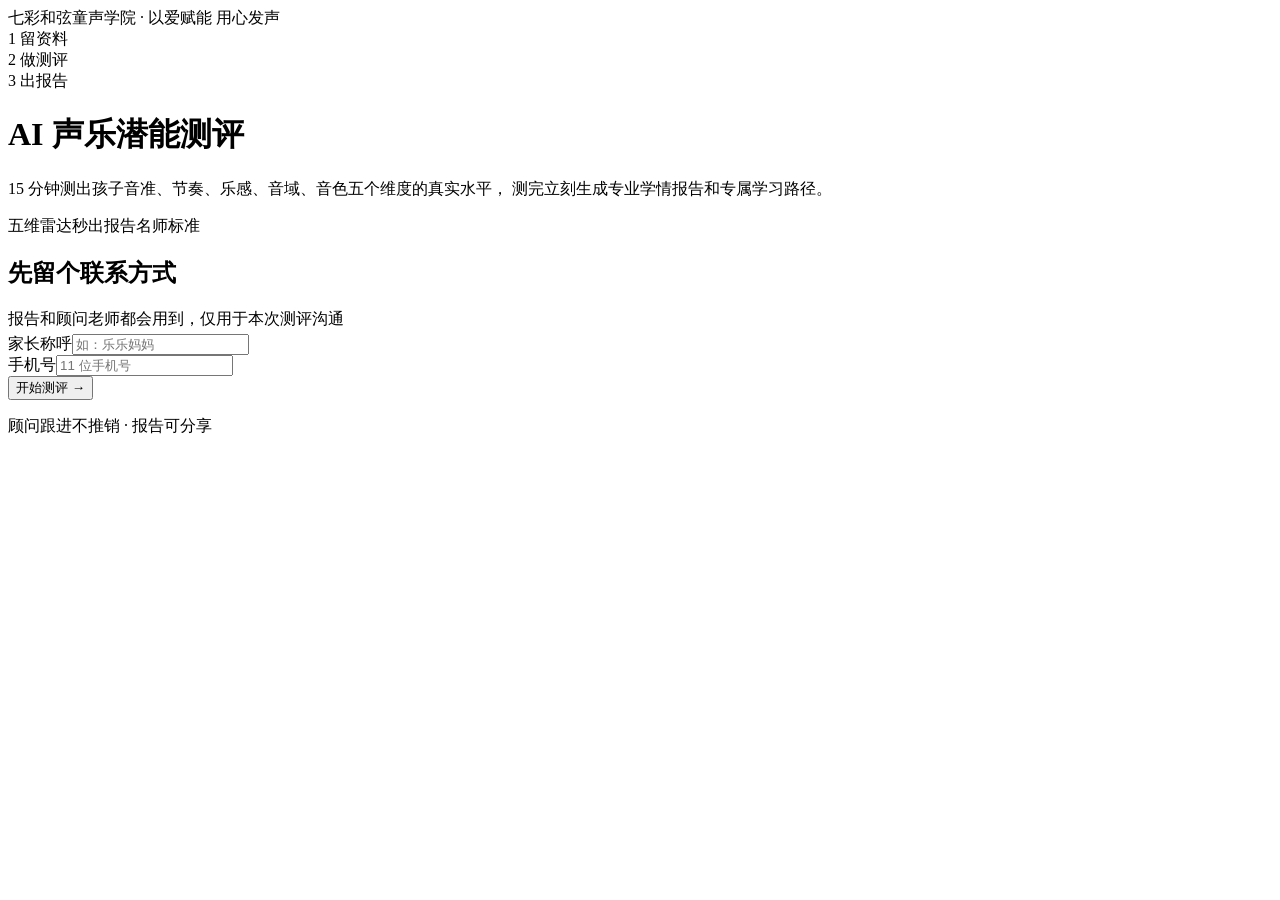
==== index.html @ 3626a644 "deploy index.html" ====
<!doctype html>
<html lang="zh">
<head>
<meta charset="utf-8">
<meta name="viewport" content="width=device-width,initial-scale=1,user-scalable=no">
<title>七彩和弦 · AI声乐测评</title>
<link rel="stylesheet" href="assets/style.css">
</head>
<body>
<div class="brandbar"></div>
<div class="brand">七彩和弦童声学院 · 以爱赋能 用心发声</div>

<div class="steps">
  <div class="step on">1 留资料</div><div class="step">2 做测评</div><div class="step">3 出报告</div>
</div>

<div class="card">
  <h1>AI 声乐潜能测评</h1>
  <p class="desc">
    15 分钟测出孩子音准、节奏、乐感、音域、音色五个维度的真实水平，
    测完立刻生成专业学情报告和专属学习路径。
  </p>
  <div style="margin-top:14px">
    <span class="tag">五维雷达</span><span class="tag">秒出报告</span><span class="tag">名师标准</span>
  </div>
</div>

<div class="card">
  <h2>先留个联系方式</h2>
  <p class="desc" style="margin-bottom:4px">报告和顾问老师都会用到，仅用于本次测评沟通</p>
  <div class="field"><label>家长称呼</label><input id="f_name" placeholder="如：乐乐妈妈"></div>
  <div class="field"><label>手机号</label><input id="f_phone" type="tel" maxlength="11" placeholder="11 位手机号"></div>
  <button class="btn" onclick="start()">开始测评 →</button>
</div>

<p class="note">顾问跟进不推销 · 报告可分享</p>

<script src="assets/mock.js"></script>
<script>
async function start() {
  const name = f_name.value.trim(), phone = f_phone.value.trim();
  if (!name) return alert('请填写家长称呼');
  if (!/^1\d{10}$/.test(phone)) return alert('手机号格式不对');
  const r = await XH.api('/api/lead', { name, phone });
  if (r.ok) {
    sessionStorage.setItem('xh_lead', JSON.stringify({ name, phone, leadId: r.leadId }));
    XH.go('test.html');
  } else alert('提交失败，请重试');
}
</script>
</body>
</html>
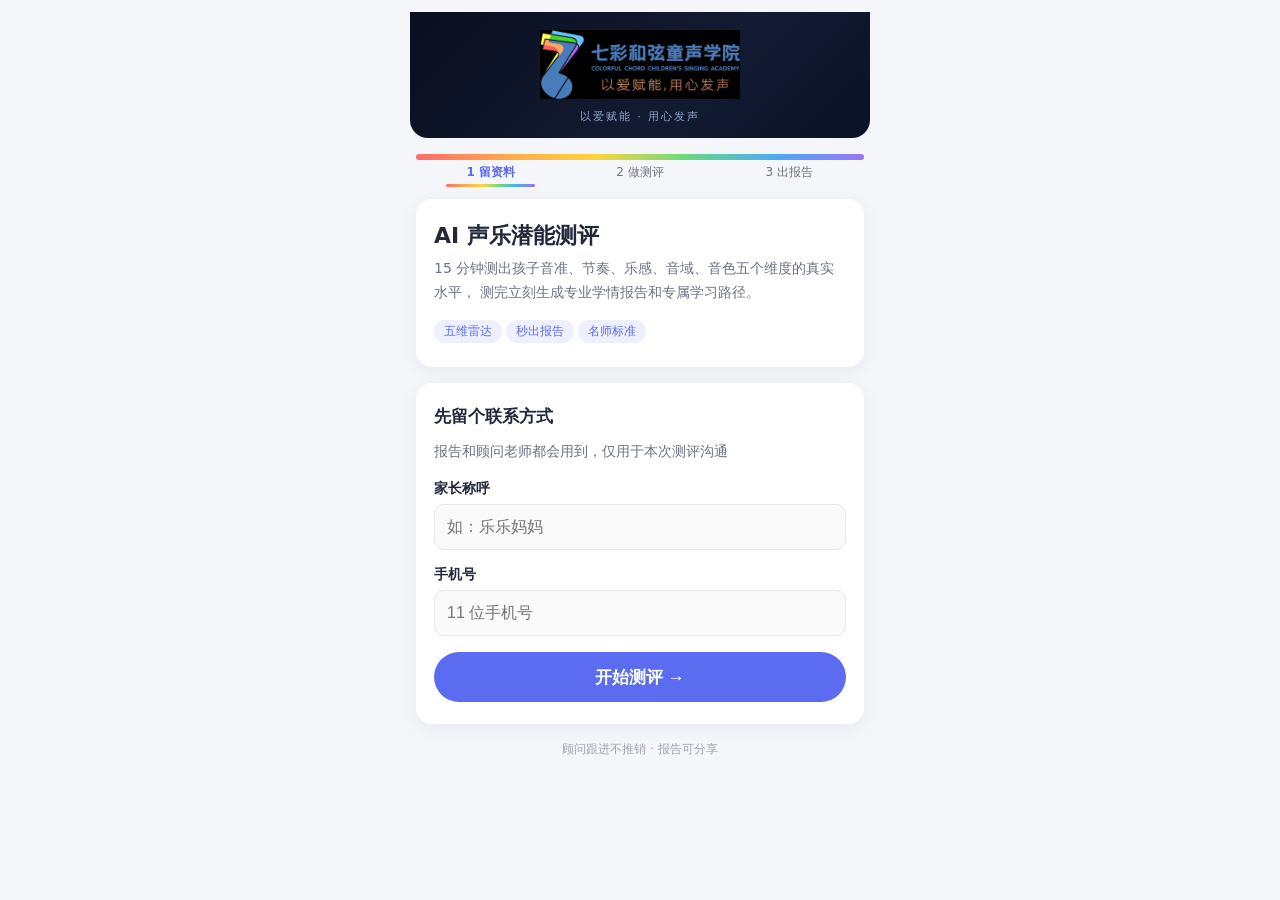
==== commit b0c58157: "logo on index" ====
--- a/index.html
+++ b/index.html
@@ -1,52 +1,56 @@
-<!doctype html>
-<html lang="zh">
-<head>
-<meta charset="utf-8">
-<meta name="viewport" content="width=device-width,initial-scale=1,user-scalable=no">
-<title>七彩和弦 · AI声乐测评</title>
-<link rel="stylesheet" href="assets/style.css">
-</head>
-<body>
-<div class="brandbar"></div>
-<div class="brand">七彩和弦童声学院 · 以爱赋能 用心发声</div>
-
-<div class="steps">
-  <div class="step on">1 留资料</div><div class="step">2 做测评</div><div class="step">3 出报告</div>
-</div>
-
-<div class="card">
-  <h1>AI 声乐潜能测评</h1>
-  <p class="desc">
-    15 分钟测出孩子音准、节奏、乐感、音域、音色五个维度的真实水平，
-    测完立刻生成专业学情报告和专属学习路径。
-  </p>
-  <div style="margin-top:14px">
-    <span class="tag">五维雷达</span><span class="tag">秒出报告</span><span class="tag">名师标准</span>
-  </div>
-</div>
-
-<div class="card">
-  <h2>先留个联系方式</h2>
-  <p class="desc" style="margin-bottom:4px">报告和顾问老师都会用到，仅用于本次测评沟通</p>
-  <div class="field"><label>家长称呼</label><input id="f_name" placeholder="如：乐乐妈妈"></div>
-  <div class="field"><label>手机号</label><input id="f_phone" type="tel" maxlength="11" placeholder="11 位手机号"></div>
-  <button class="btn" onclick="start()">开始测评 →</button>
-</div>
-
-<p class="note">顾问跟进不推销 · 报告可分享</p>
-
-<script src="assets/mock.js"></script>
-<script>
-async function start() {
-  const name = f_name.value.trim(), phone = f_phone.value.trim();
-  if (!name) return alert('请填写家长称呼');
-  if (!/^1\d{10}$/.test(phone)) return alert('手机号格式不对');
-  const r = await XH.api('/api/lead', { name, phone });
-  if (r.ok) {
-    sessionStorage.setItem('xh_lead', JSON.stringify({ name, phone, leadId: r.leadId }));
-    XH.go('test.html');
-  } else alert('提交失败，请重试');
-}
-</script>
-</body>
-</html>
+<!doctype html>
+<html lang="zh">
+<head>
+<meta charset="utf-8">
+<meta name="viewport" content="width=device-width,initial-scale=1,user-scalable=no">
+<title>七彩和弦 · AI声乐测评</title>
+<link rel="icon" type="image/png" href="assets/favicon.png">
+<link rel="stylesheet" href="assets/style.css">
+</head>
+<body>
+<div class="brandhead">
+  <img class="logo" src="assets/logo-wide.png" alt="七彩和弦童声学院">
+  <div class="slogan">以爱赋能 · 用心发声</div>
+</div>
+<div class="brandbar"></div>
+
+<div class="steps">
+  <div class="step on">1 留资料</div><div class="step">2 做测评</div><div class="step">3 出报告</div>
+</div>
+
+<div class="card">
+  <h1>AI 声乐潜能测评</h1>
+  <p class="desc">
+    15 分钟测出孩子音准、节奏、乐感、音域、音色五个维度的真实水平，
+    测完立刻生成专业学情报告和专属学习路径。
+  </p>
+  <div style="margin-top:14px">
+    <span class="tag">五维雷达</span><span class="tag">秒出报告</span><span class="tag">名师标准</span>
+  </div>
+</div>
+
+<div class="card">
+  <h2>先留个联系方式</h2>
+  <p class="desc" style="margin-bottom:4px">报告和顾问老师都会用到，仅用于本次测评沟通</p>
+  <div class="field"><label>家长称呼</label><input id="f_name" placeholder="如：乐乐妈妈"></div>
+  <div class="field"><label>手机号</label><input id="f_phone" type="tel" maxlength="11" placeholder="11 位手机号"></div>
+  <button class="btn" onclick="start()">开始测评 →</button>
+</div>
+
+<p class="note">顾问跟进不推销 · 报告可分享</p>
+
+<script src="assets/mock.js"></script>
+<script>
+async function start() {
+  const name = f_name.value.trim(), phone = f_phone.value.trim();
+  if (!name) return alert('请填写家长称呼');
+  if (!/^1\d{10}$/.test(phone)) return alert('手机号格式不对');
+  const r = await XH.api('/api/lead', { name, phone });
+  if (r.ok) {
+    sessionStorage.setItem('xh_lead', JSON.stringify({ name, phone, leadId: r.leadId }));
+    XH.go('test.html');
+  } else alert('提交失败，请重试');
+}
+</script>
+</body>
+</html>
--- a/assets/style.css
+++ b/assets/style.css
@@ -0,0 +1,80 @@
+:root {
+  --ink: #22273a;
+  --sub: #6b7280;
+  --bg: #f5f6fa;
+  --card: #ffffff;
+  --brand: #5b6cf0;
+  --rainbow: linear-gradient(90deg, #ff6b6b, #ffa94d, #ffd43b, #69db7c, #4dabf7, #9775fa);
+}
+* { margin: 0; padding: 0; box-sizing: border-box; }
+html { font-size: 16px; }
+body {
+  font-family: -apple-system, "PingFang SC", "Microsoft YaHei", system-ui, sans-serif;
+  background: var(--bg); color: var(--ink);
+  min-height: 100vh; max-width: 480px; margin: 0 auto; padding: 16px;
+}
+.brandbar {
+  background: var(--rainbow); height: 6px; border-radius: 3px; margin-bottom: 4px;
+}
+.brandhead {
+  background: linear-gradient(135deg, #0a0f1e 0%, #131b33 60%, #0a1226 100%);
+  border-radius: 0 0 18px 18px;
+  padding: 18px 16px 14px;
+  margin: -4px -6px 16px;
+  text-align: center;
+}
+.brandhead img.logo {
+  width: 200px; max-width: 62%;
+}
+.brandhead .slogan {
+  font-size: 11px; color: #8fa3c8; letter-spacing: 2px; margin-top: 6px;
+}
+.brand {
+  font-size: 13px; color: var(--sub); text-align: center; margin: 10px 0 18px;
+}
+.card {
+  background: var(--card); border-radius: 16px; padding: 22px 18px;
+  box-shadow: 0 4px 18px rgba(34, 39, 58, 0.06); margin-bottom: 16px;
+}
+h1 { font-size: 22px; margin-bottom: 6px; }
+h2 { font-size: 17px; margin-bottom: 12px; }
+.desc { font-size: 14px; color: var(--sub); line-height: 1.7; }
+.field { margin: 16px 0; }
+.field label { display: block; font-size: 14px; margin-bottom: 6px; font-weight: 600; }
+.field input, .field select {
+  width: 100%; height: 46px; border: 1.5px solid #e5e7eb; border-radius: 10px;
+  font-size: 16px; padding: 0 12px; background: #fafafa; outline: none;
+}
+.field input:focus, .field select:focus { border-color: var(--brand); background: #fff; }
+.btn {
+  display: block; width: 100%; height: 50px; border: none; border-radius: 25px;
+  background: var(--brand); color: #fff; font-size: 17px; font-weight: 600;
+  cursor: pointer; margin-top: 8px;
+}
+.btn:active { opacity: 0.85; }
+.btn.ghost { background: #eef0ff; color: var(--brand); }
+.steps { display: flex; justify-content: space-between; margin: 4px 0 18px; }
+.step { flex: 1; text-align: center; font-size: 12px; color: var(--sub); position: relative; }
+.step.on { color: var(--brand); font-weight: 700; }
+.step.on::after {
+  content: ""; position: absolute; left: 20%; right: 20%; bottom: -6px;
+  height: 3px; border-radius: 2px; background: var(--rainbow);
+}
+.tag {
+  display: inline-block; font-size: 12px; padding: 3px 10px; border-radius: 999px;
+  background: #eef0ff; color: var(--brand); margin: 2px 4px 2px 0;
+}
+.q { margin: 20px 0; }
+.q .qt { font-size: 15px; font-weight: 600; margin-bottom: 10px; }
+.opts { display: grid; gap: 8px; }
+.opt {
+  border: 1.5px solid #e5e7eb; border-radius: 10px; padding: 12px; font-size: 14px;
+  cursor: pointer; background: #fafafa;
+}
+.opt.sel { border-color: var(--brand); background: #eef0ff; color: var(--brand); font-weight: 600; }
+.rec {
+  display: flex; align-items: center; gap: 12px; padding: 14px; border-radius: 12px;
+  background: #f0fdf4; border: 1.5px solid #bbf7d0; margin: 10px 0;
+}
+.rec .big { font-size: 26px; }
+.note { font-size: 12px; color: #9ca3af; text-align: center; line-height: 1.6; }
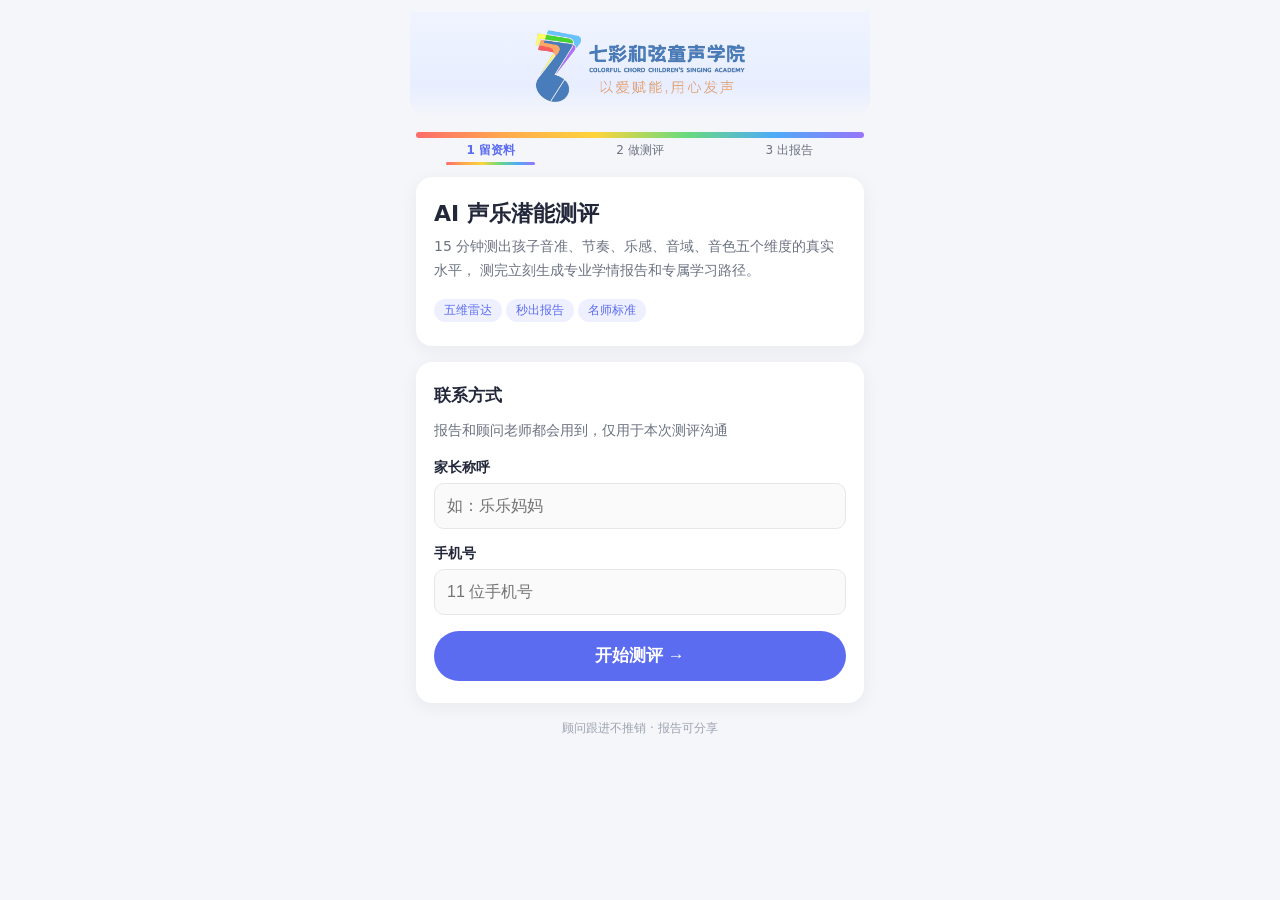
==== commit edf64e46: "fix feedback batch index.html" ====
--- a/index.html
+++ b/index.html
@@ -10,7 +10,6 @@
 <body>
 <div class="brandhead">
   <img class="logo" src="assets/logo-wide.png" alt="七彩和弦童声学院">
-  <div class="slogan">以爱赋能 · 用心发声</div>
 </div>
 <div class="brandbar"></div>
 
@@ -30,7 +29,7 @@
 </div>
 
 <div class="card">
-  <h2>先留个联系方式</h2>
+  <h2>联系方式</h2>
   <p class="desc" style="margin-bottom:4px">报告和顾问老师都会用到，仅用于本次测评沟通</p>
   <div class="field"><label>家长称呼</label><input id="f_name" placeholder="如：乐乐妈妈"></div>
   <div class="field"><label>手机号</label><input id="f_phone" type="tel" maxlength="11" placeholder="11 位手机号"></div>
--- a/assets/style.css
+++ b/assets/style.css
@@ -17,17 +17,17 @@
   background: var(--rainbow); height: 6px; border-radius: 3px; margin-bottom: 4px;
 }
 .brandhead {
-  background: linear-gradient(135deg, #0a0f1e 0%, #131b33 60%, #0a1226 100%);
+  background: linear-gradient(180deg, #f0f4ff 0%, #e8eeff 70%, #f5f6fa 100%);
   border-radius: 0 0 18px 18px;
-  padding: 18px 16px 14px;
-  margin: -4px -6px 16px;
+  padding: 18px 16px 12px;
+  margin: -4px -6px 14px;
   text-align: center;
 }
 .brandhead img.logo {
-  width: 200px; max-width: 62%;
+  width: 210px; max-width: 64%;
 }
 .brandhead .slogan {
-  font-size: 11px; color: #8fa3c8; letter-spacing: 2px; margin-top: 6px;
+  font-size: 11px; color: #7a89ad; letter-spacing: 3px; margin-top: 4px;
 }
 .brand {
   font-size: 13px; color: var(--sub); text-align: center; margin: 10px 0 18px;
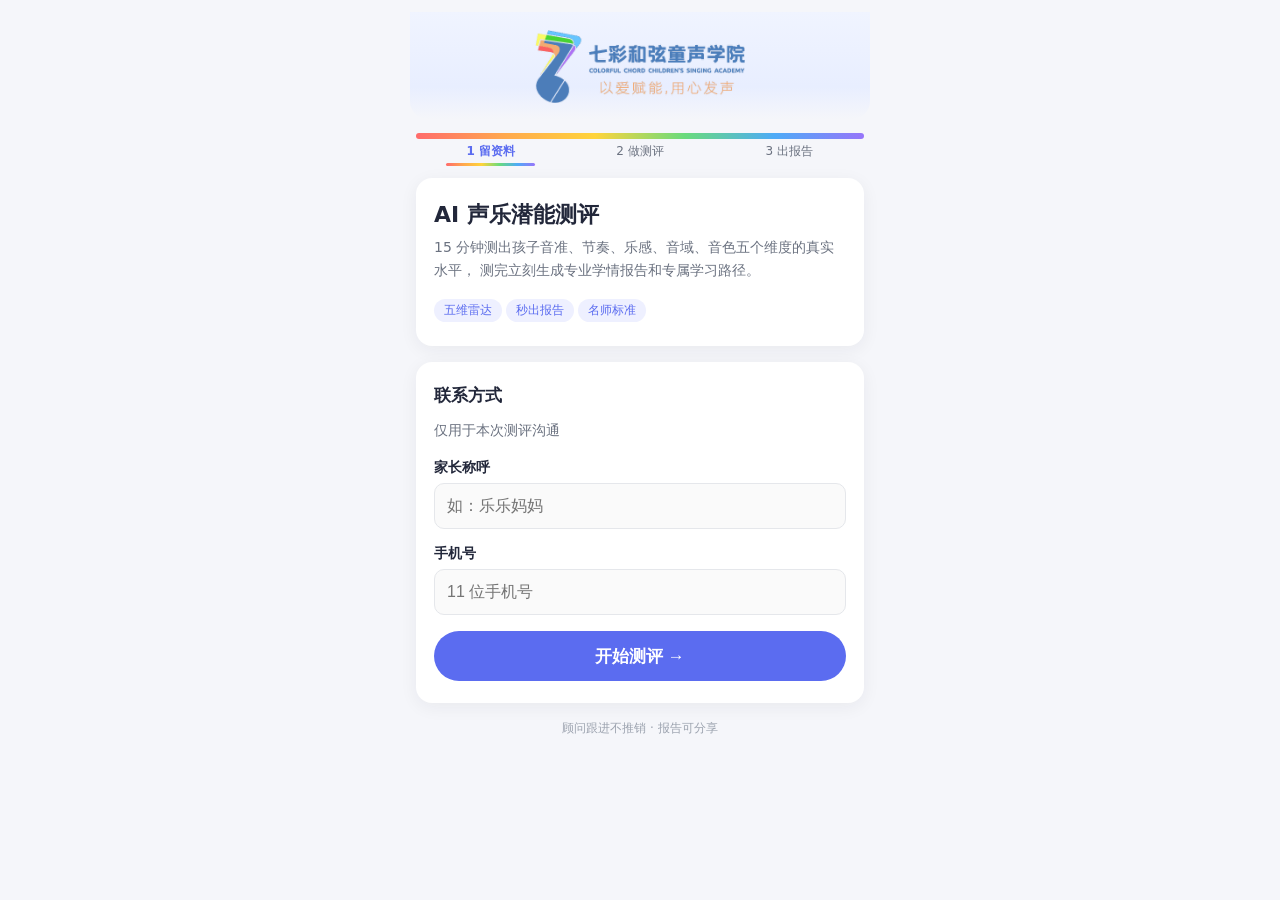
==== commit d0175f7f: "fix desc text" ====
--- a/index.html
+++ b/index.html
@@ -30,7 +30,7 @@
 
 <div class="card">
   <h2>联系方式</h2>
-  <p class="desc" style="margin-bottom:4px">报告和顾问老师都会用到，仅用于本次测评沟通</p>
+  <p class="desc" style="margin-bottom:4px">仅用于本次测评沟通</p>
   <div class="field"><label>家长称呼</label><input id="f_name" placeholder="如：乐乐妈妈"></div>
   <div class="field"><label>手机号</label><input id="f_phone" type="tel" maxlength="11" placeholder="11 位手机号"></div>
   <button class="btn" onclick="start()">开始测评 →</button>
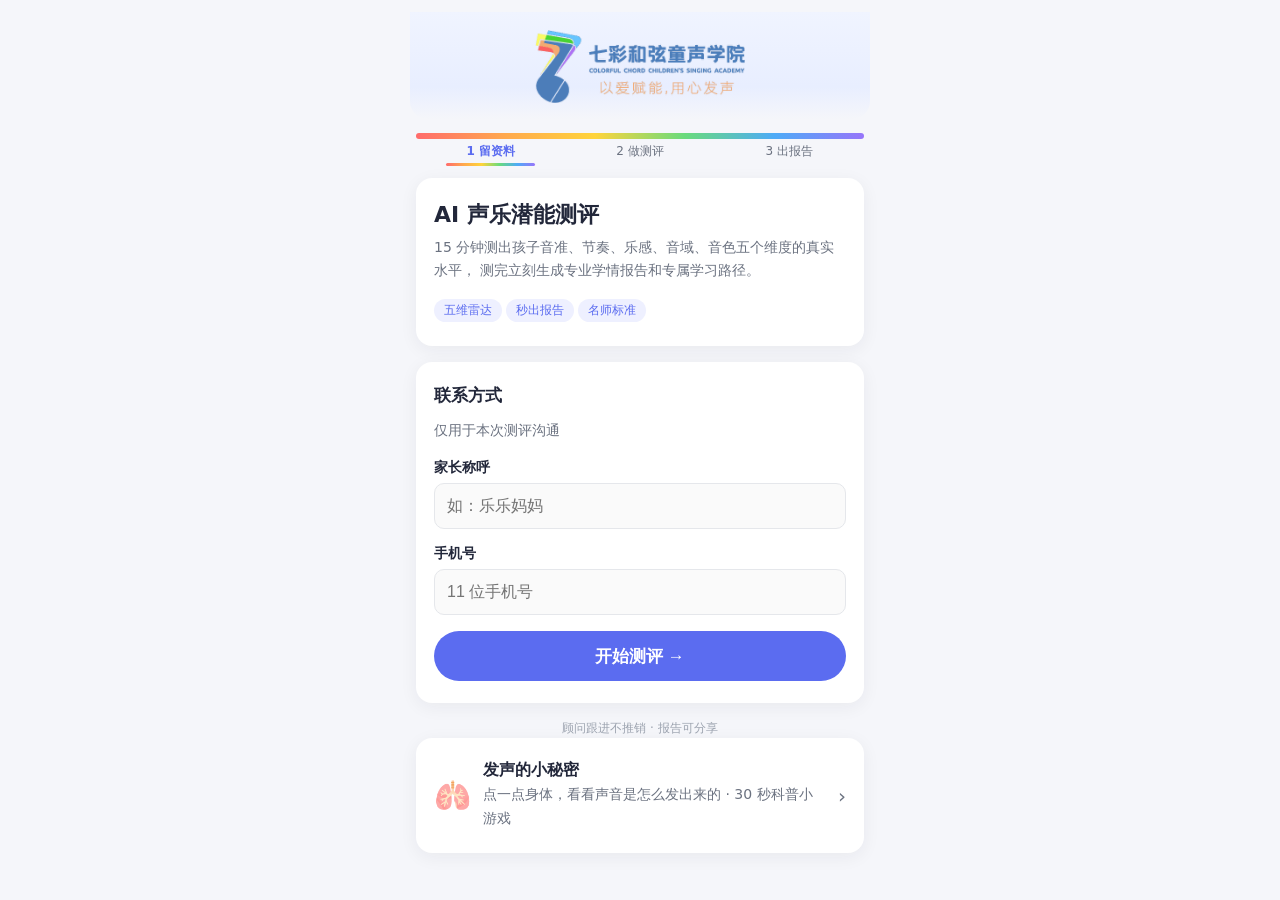
==== commit 26e589de: "器官科普页独立入口+测评页互导" ====
--- a/index.html
+++ b/index.html
@@ -38,6 +38,15 @@
 
 <p class="note">顾问跟进不推销 · 报告可分享</p>
 
+<div class="card" onclick="XH.go('organs.html')" style="cursor:pointer;display:flex;align-items:center;gap:12px">
+  <div style="font-size:30px">🫁</div>
+  <div style="flex:1">
+    <b>发声的小秘密</b>
+    <p class="desc" style="margin:2px 0 0">点一点身体，看看声音是怎么发出来的 · 30 秒科普小游戏</p>
+  </div>
+  <div style="color:var(--sub);font-size:20px">›</div>
+</div>
+
 <script src="assets/mock.js"></script>
 <script>
 async function start() {
--- a/assets/style.css
+++ b/assets/style.css
@@ -78,3 +78,128 @@
 }
 .rec .big { font-size: 26px; }
 .note { font-size: 12px; color: #9ca3af; text-align: center; line-height: 1.6; }
+
+/* ---- 环境提醒闸门（测评开始前满屏提醒） ---- */
+.env-gate {
+  position: fixed; inset: 0; z-index: 99;
+  background: linear-gradient(160deg, #5b6cf0 0%, #7a5cf5 55%, #9775fa 100%);
+  display: flex; flex-direction: column; justify-content: center; align-items: center;
+  padding: 34px 30px; text-align: center; color: #fff;
+  transition: opacity .45s ease, visibility .45s;
+}
+.env-gate.hide { opacity: 0; visibility: hidden; pointer-events: none; }
+.env-gate .rainbow-top {
+  position: absolute; top: 0; left: 0; right: 0; height: 8px;
+  background: var(--rainbow);
+}
+.env-gate .gate-icon { font-size: 72px; line-height: 1; animation: gateFloat 2.2s ease-in-out infinite; }
+@keyframes gateFloat { 0%,100% { transform: translateY(0) } 50% { transform: translateY(-10px) } }
+.env-gate h2 {
+  color: #fff; font-size: 26px; margin: 22px 0 6px; letter-spacing: 1px;
+}
+.env-gate .gate-sub { font-size: 15px; opacity: .92; margin-bottom: 26px; }
+.env-gate .gate-tips {
+  background: rgba(255,255,255,.14); border: 1.5px solid rgba(255,255,255,.25);
+  border-radius: 16px; padding: 18px 20px; width: 100%; max-width: 340px;
+  text-align: left; backdrop-filter: blur(4px);
+}
+.env-gate .gate-tips .tip {
+  display: flex; align-items: flex-start; gap: 10px; font-size: 15px;
+  line-height: 1.6; margin: 8px 0;
+}
+.env-gate .gate-tips .tip .ico { font-size: 18px; flex-shrink: 0; }
+.env-gate .gate-warn {
+  margin-top: 18px; font-size: 13px; color: #ffe08a; line-height: 1.6;
+  display: flex; align-items: center; gap: 6px; justify-content: center;
+}
+.env-gate .gate-btn {
+  display: block; width: 100%; max-width: 340px; height: 54px; margin-top: 26px;
+  border: none; border-radius: 27px; background: #fff; color: var(--brand);
+  font-size: 18px; font-weight: 700; cursor: pointer;
+  box-shadow: 0 8px 24px rgba(0,0,0,.18);
+}
+.env-gate .gate-btn:active { transform: scale(.97); }
+
+/* ---- 录音成功 · 星星激励弹窗 ---- */
+.star-toast {
+  position: fixed; inset: 0; z-index: 120;
+  display: flex; align-items: center; justify-content: center;
+  background: rgba(20, 22, 40, .45); backdrop-filter: blur(3px);
+  opacity: 0; visibility: hidden; transition: opacity .25s ease, visibility .25s;
+}
+.star-toast.show { opacity: 1; visibility: visible; }
+.star-toast .toast-card {
+  background: #fff; border-radius: 24px; padding: 30px 34px 26px;
+  text-align: center; max-width: 320px; width: 84%;
+  box-shadow: 0 20px 60px rgba(0,0,0,.25);
+  transform: scale(.6); transition: transform .3s cubic-bezier(.34,1.56,.64,1);
+}
+.star-toast.show .toast-card { transform: scale(1); }
+.star-toast .toast-stars { position: relative; height: 84px; margin-bottom: 4px; }
+.star-toast .st {
+  position: absolute; left: 50%; top: 50%; font-size: 30px;
+  opacity: 0; animation: starPop .9s ease forwards;
+}
+.star-toast .st.main { font-size: 58px; margin: -29px 0 0 -29px; animation: starMain 1s ease forwards; }
+@keyframes starMain {
+  0% { transform: scale(0) rotate(-40deg); opacity: 0; }
+  45% { transform: scale(1.3) rotate(8deg); opacity: 1; }
+  60% { transform: scale(.92) rotate(0); }
+  72%, 100% { transform: scale(1); opacity: 1; }
+  82% { transform: scale(1.12); } 88% { transform: scale(.95); }
+}
+.star-toast .st.s1 { margin: -34px 0 0 -52px; animation-delay: .12s; }
+.star-toast .st.s2 { margin: -40px 0 0 22px; animation-delay: .22s; font-size: 24px; }
+.star-toast .st.s3 { margin: 6px 0 0 -58px; animation-delay: .3s; font-size: 22px; }
+.star-toast .st.s4 { margin: 4px 0 0 40px; animation-delay: .38s; font-size: 26px; }
+.star-toast .st.s5 { margin: -8px 0 0 -16px; animation-delay: .46s; font-size: 20px; }
+@keyframes starPop {
+  0% { transform: scale(0); opacity: 0; }
+  50% { transform: scale(1.4); opacity: 1; }
+  70%, 100% { transform: scale(1); opacity: 1; }
+  82% { transform: scale(1.2); }
+}
+.star-toast .toast-text {
+  font-size: 26px; font-weight: 800; margin-top: 2px;
+  background: var(--rainbow); -webkit-background-clip: text; background-clip: text; color: transparent;
+}
+.star-toast .toast-sub { font-size: 14px; color: var(--sub); margin-top: 8px; line-height: 1.5; }
+
+/* ---- 模拟钢琴键盘 ---- */
+.pk { position: relative; margin: 8px 0; }
+.pk-wrap {
+  position: relative; width: 100%; height: 95px; user-select: none;
+  border-radius: 10px; overflow: hidden; box-shadow: 0 2px 10px rgba(0,0,0,.08);
+  touch-action: manipulation;
+}
+.pk-w {
+  position: absolute; top: 0; height: 100%;
+  background: linear-gradient(180deg, #fff 0%, #f4f5f7 92%, #e4e6ea 100%);
+  border-right: 1px solid #d7dae0; border-bottom: 2px solid #cfd3da;
+  border-radius: 0 0 6px 6px; cursor: pointer; box-sizing: border-box;
+}
+.pk-w:last-child { border-right: none; }
+.pk-w.pk-down, .pk-w:active { background: linear-gradient(180deg, #eef0ff 0%, #dfe4ff 100%); }
+.pk-clabel {
+  position: absolute; bottom: 6px; left: 0; right: 0; text-align: center;
+  font-size: 10px; color: #9aa0ae; pointer-events: none;
+}
+.pk-b {
+  position: absolute; top: 0; height: 58%; z-index: 2;
+  background: linear-gradient(180deg, #3a3f52 0%, #14162a 100%);
+  border-radius: 0 0 5px 5px; cursor: pointer; box-sizing: border-box;
+  box-shadow: 0 2px 4px rgba(0,0,0,.35);
+}
+.pk-b.pk-down, .pk-b:active { background: linear-gradient(180deg, #5b6cf0 0%, #2a2f6b 100%); }
+/* 高亮引导（音域环节） */
+.pk-w.pk-hl { background: linear-gradient(180deg, #ffe9a8 0%, #ffd43b 100%); box-shadow: inset 0 0 0 2px #ffa94d; }
+.pk-b.pk-hl { background: linear-gradient(180deg, #ffa94d 0%, #f08c00 100%); box-shadow: inset 0 0 0 2px #ffd43b; }
+.pk-w.pk-hl .pk-clabel { color: #b35500; font-weight: 700; }
+/* 卡通箭头（在键盘下方、朝上指向高亮琴键） */
+.pk-arrow {
+  position: absolute; bottom: -34px; transform: translateX(-50%);
+  font-size: 30px; z-index: 5; pointer-events: none;
+  animation: pkBounce 0.9s ease-in-out infinite;
+  filter: drop-shadow(0 2px 3px rgba(0,0,0,.2));
+}
+@keyframes pkBounce { 0%,100% { transform: translateX(-50%) translateY(0) } 50% { transform: translateX(-50%) translateY(-8px) } }
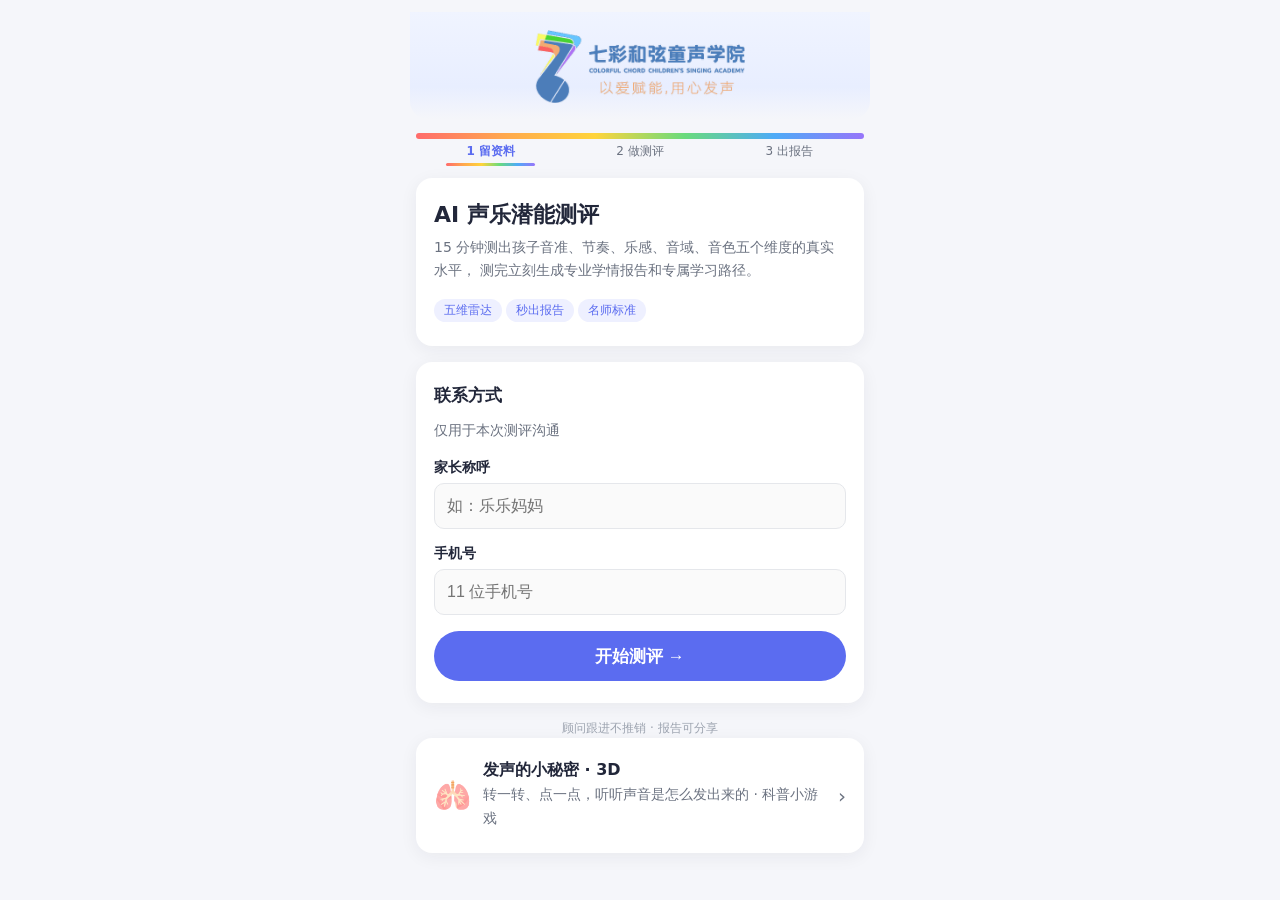
==== commit 5bc56c7a: "首页入口指向3D版" ====
--- a/index.html
+++ b/index.html
@@ -38,11 +38,11 @@
 
 <p class="note">顾问跟进不推销 · 报告可分享</p>
 
-<div class="card" onclick="XH.go('organs.html')" style="cursor:pointer;display:flex;align-items:center;gap:12px">
+<div class="card" onclick="XH.go('organs3d.html')" style="cursor:pointer;display:flex;align-items:center;gap:12px">
   <div style="font-size:30px">🫁</div>
   <div style="flex:1">
-    <b>发声的小秘密</b>
-    <p class="desc" style="margin:2px 0 0">点一点身体，看看声音是怎么发出来的 · 30 秒科普小游戏</p>
+    <b>发声的小秘密 · 3D</b>
+    <p class="desc" style="margin:2px 0 0">转一转、点一点，听听声音是怎么发出来的 · 科普小游戏</p>
   </div>
   <div style="color:var(--sub);font-size:20px">›</div>
 </div>
